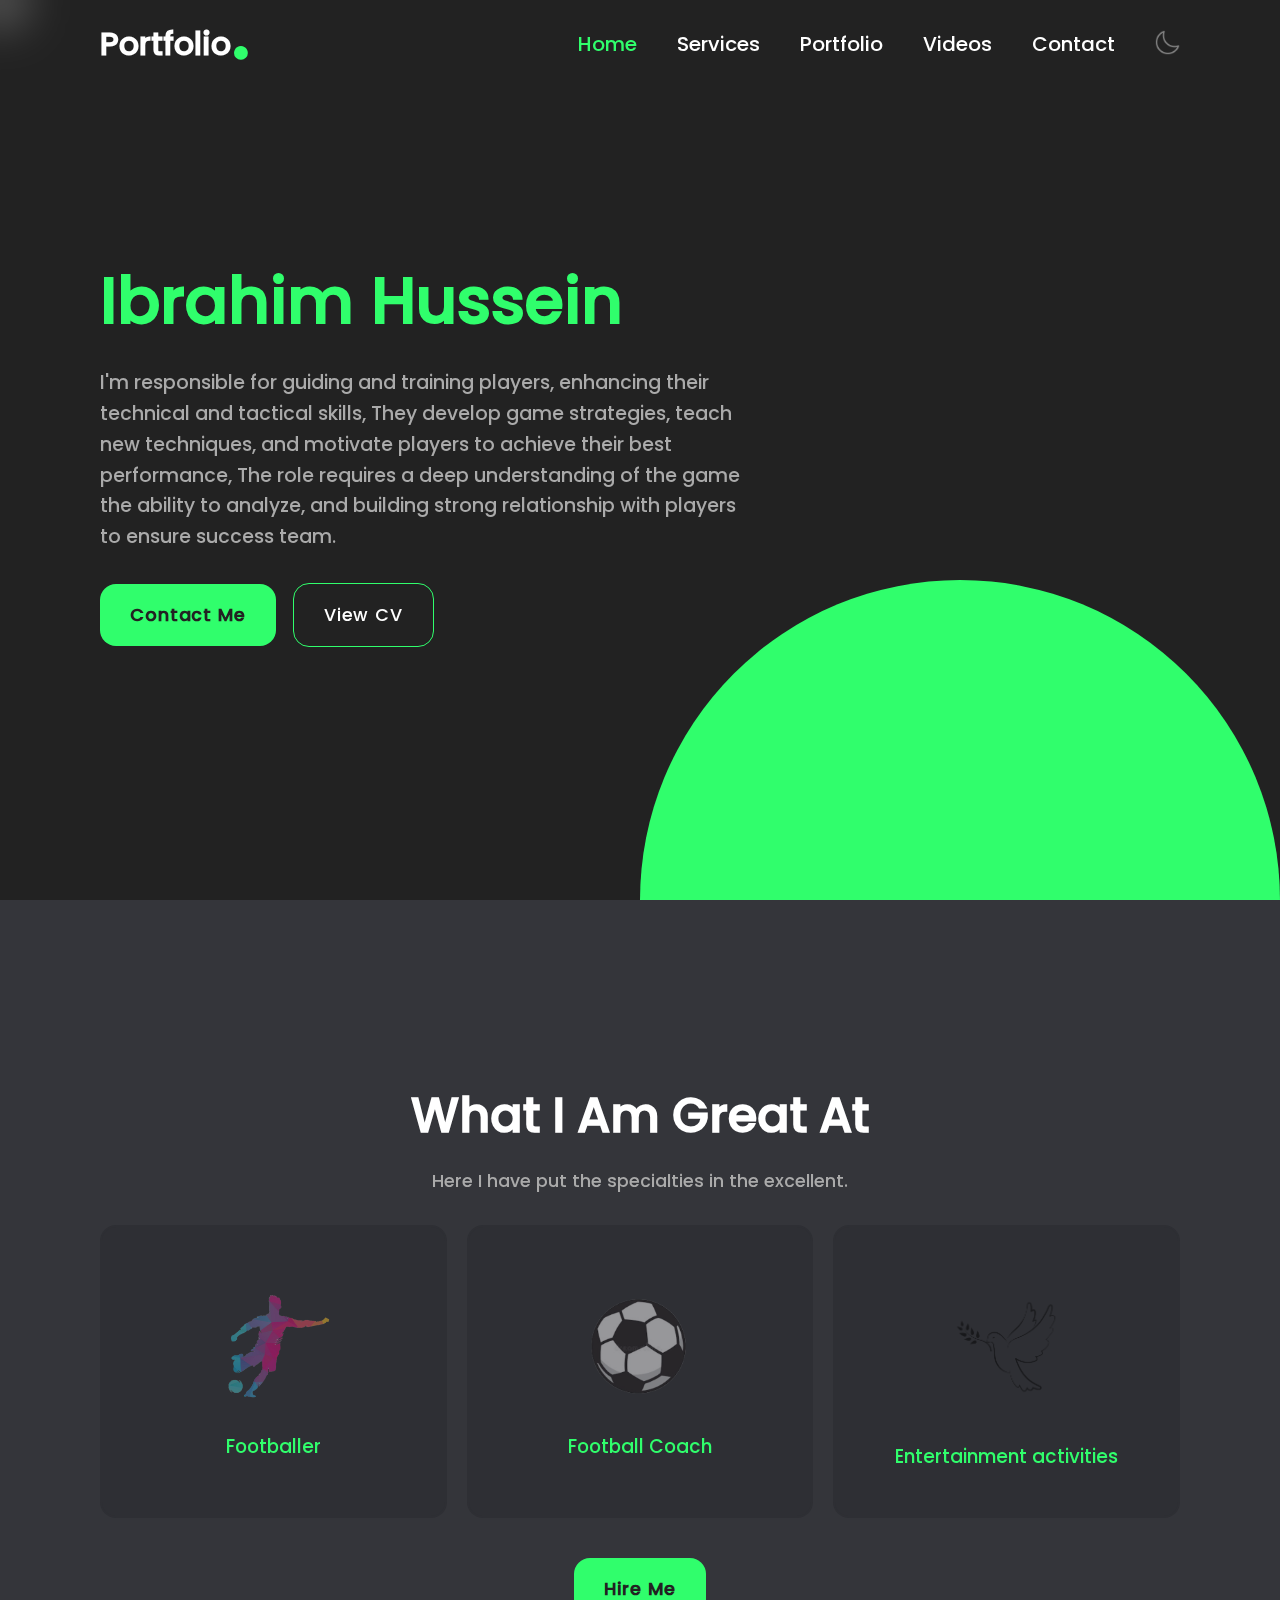
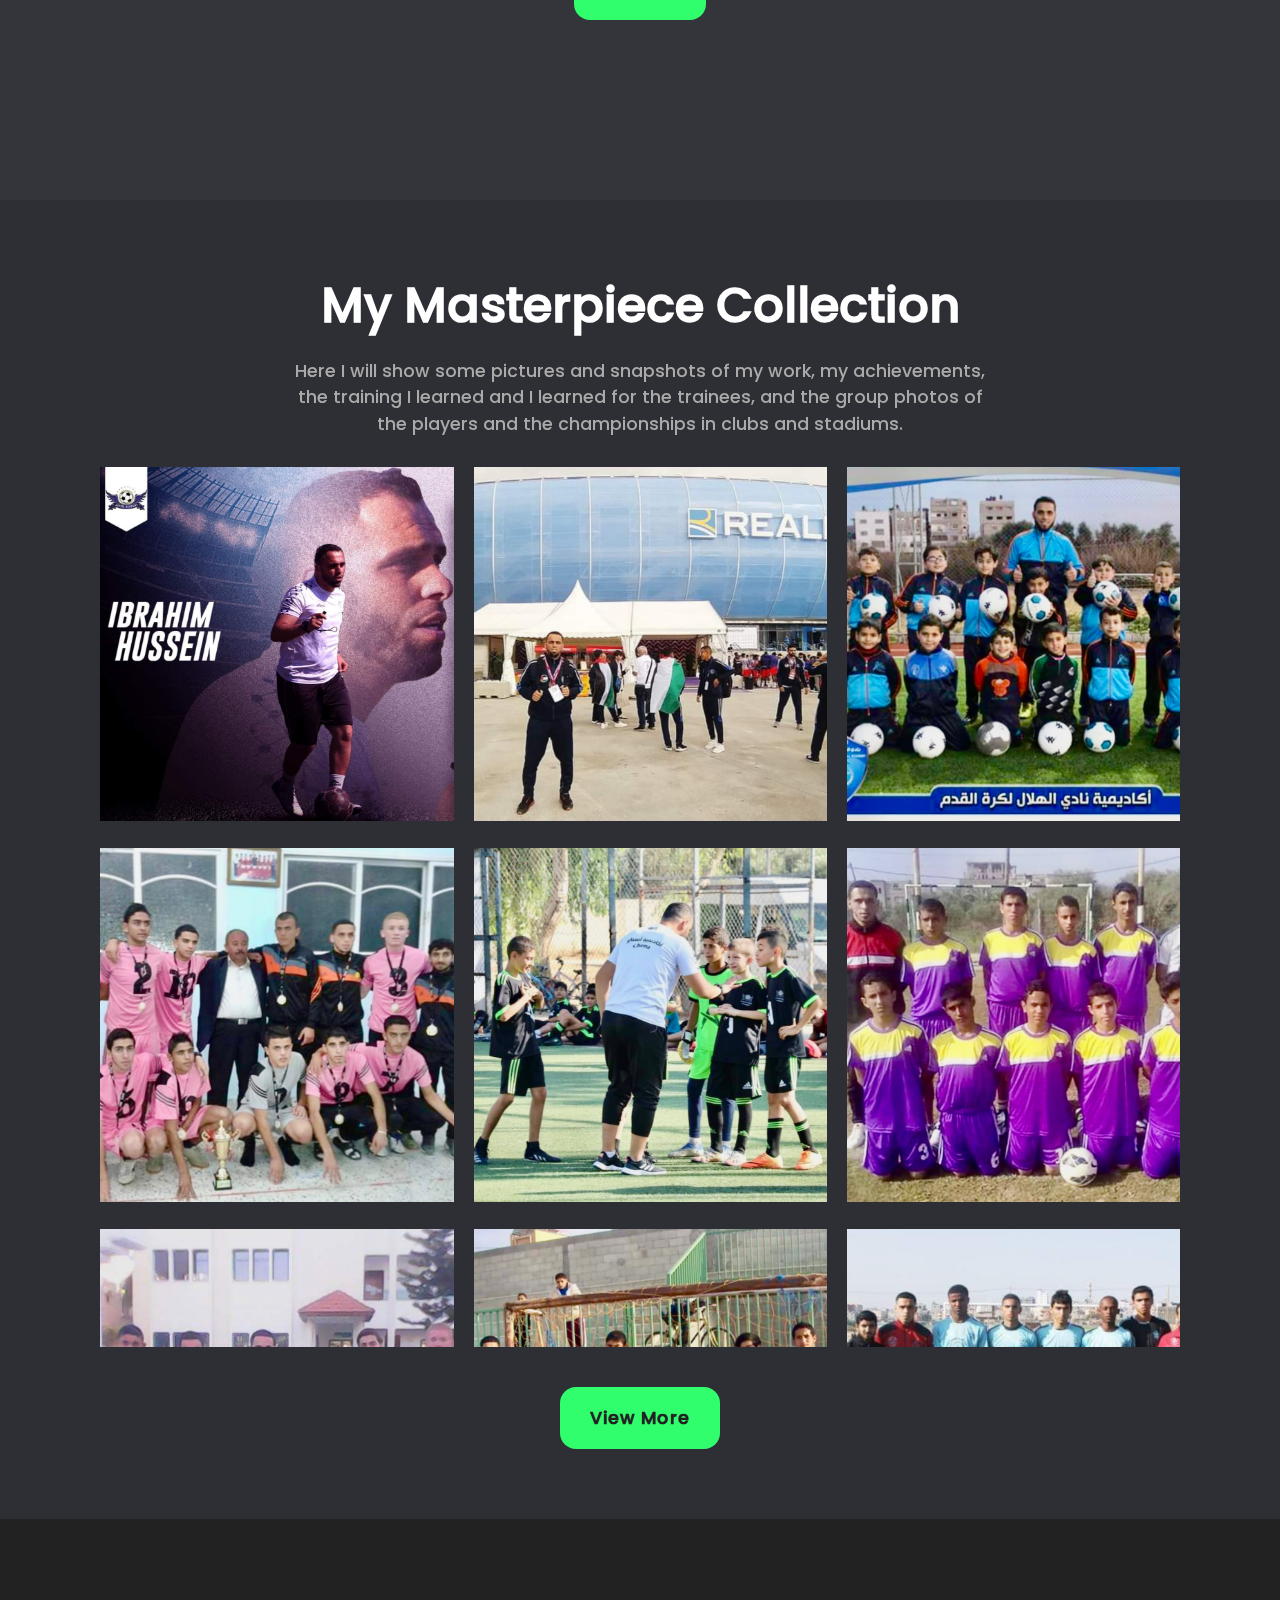
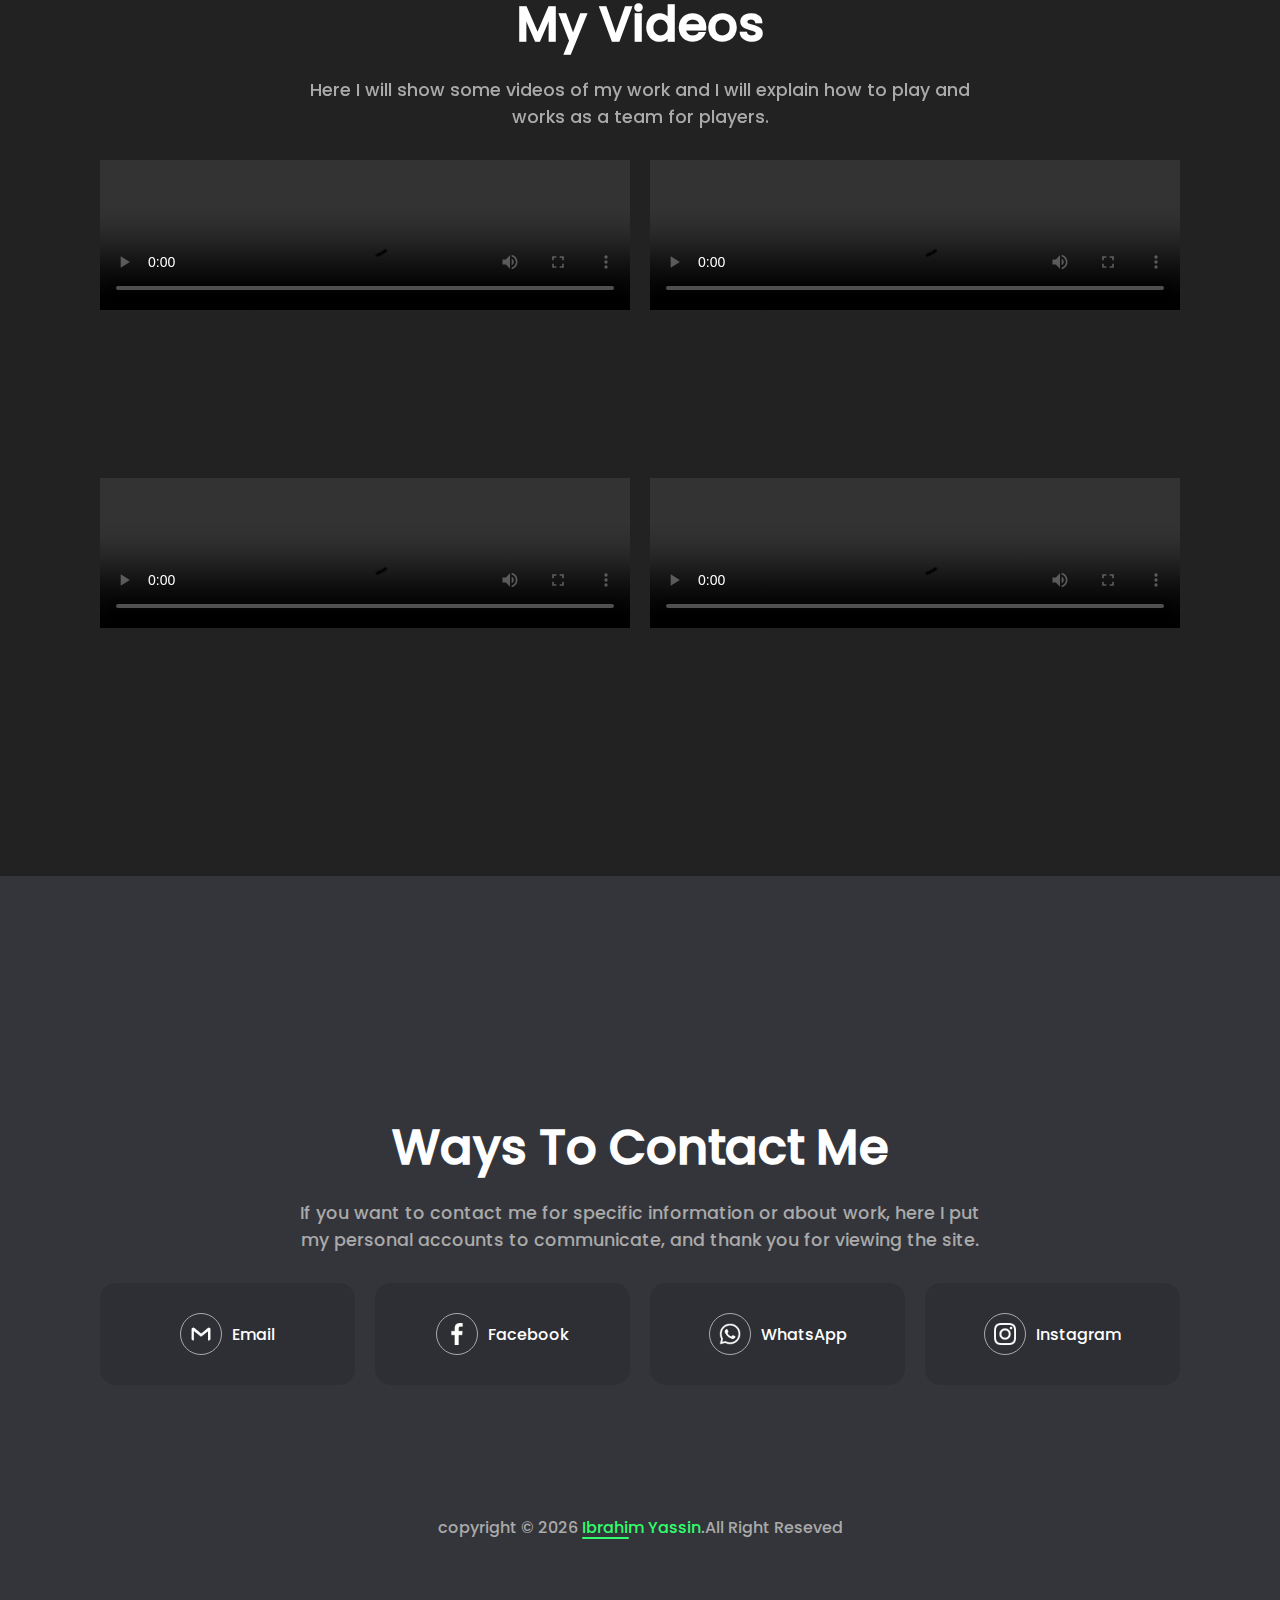
==== index.html @ b3d4330d "Done.." ====
<!DOCTYPE html>
<html lang="en">

<head>
    <meta charset="UTF-8">
    <meta name="viewport" content="width=device-width, initial-scale=1.0">
    <title>My_Portfolio</title>
    <link rel="shortcut icon" href="./Imgs/CV.png" type="image/x-icon">
    <link rel="stylesheet" href="./Style/style.css">
</head>

<body>
    <div class="Cursor"></div>

    <header>
        <a href="#" class="logo">Portfolio <span>●</span></a>
        <div class="menuToggle"></div>
        <ul class="nav">
            <li class="active"><a href="#home">Home</a></li>
            <li><a href="#services">Services</a></li>
            <li><a href="#Portfolio">Portfolio</a></li>
            <li><a href="#videos">Videos</a></li>
            <li><a href="#contact">Contact</a></li>

            <div class="BtnDark_Mode">
                <img src="./Imgs/Dark.PNG">
            </div>
        </ul>
    </header>

    <section id="home">
        <div class="content Animation_Fade">
            <h2>Ibrahim Hussein</h2>
            <p>I'm responsible for guiding and training players, enhancing their technical and tactical skills, They
                develop game strategies, teach new techniques, and motivate players to achieve their best performance,
                The role requires a deep understanding of the game the ability to analyze, and building strong
                relationship with players to ensure success team.</p>
            <div>
                <a href="#contact" class="btn">Contact Me</a>
                <a href="./PDF.html" target="_blank" class="btn" id="CV">View CV</a>

                <!-- <a href="./PDF/Maintenance-certificate.pdf" download class="btn" id="CV">Download CV</a>-->
            </div>
        </div>
        <img src="./Imgs/img11.png" class="My moveImg">
    </section>

    <section id="services">
        <div class="secText Animation_ViewSec">
            <h2>What I Am Great At</h2>
            <p>Here I have put the specialties in the excellent.</p>
        </div>
        <div class="content Animation_ViewSec">
            <div class="servicesBx">
                <img src="./Imgs/Logos/F2.png">
                <h3>Footballer</h3>
            </div>
            <div class="servicesBx">
                <img src="./Imgs/Logos/Coach.png">
                <h3>Football Coach</h3>
            </div>
            <div class="servicesBx">
                <img src="./Imgs/Logos/Play.JPG">
                <h3>Entertainment activities</h3>
            </div>
        </div>
        <div class="center Animation_ViewSec">
            <a href="#services" class="btn">Hire Me</a>
        </div>
    </section>

    <section id="Portfolio">
        <div class="secText Animation_ViewSec">
            <h2>My Masterpiece Collection</h2>
            <p>Here I will show some pictures and snapshots of my work, my achievements, the training I learned and I
                learned for the trainees, and the group photos of the players and the championships in clubs and
                stadiums.</p>
        </div>
        <div class="content Animation_ViewSec">
            <div class="imgBx">
                <img src="./Imgs/Photos/65.JPEG">
            </div>
            <div class="imgBx">
                <img src="./Imgs/Photos/2.JPEG">
            </div>
            <div class="imgBx">
                <img src="./Imgs/Photos/3.JPEG">
            </div>
            <div class="imgBx">
                <img src="./Imgs/Photos/4.JPEG">
            </div>
            <div class="imgBx">
                <img src="./Imgs/Photos/5.JPEG">
            </div>
            <div class="imgBx">
                <img src="./Imgs/Photos/6.JPEG">
            </div>
            <div class="imgBx">
                <img src="./Imgs/Photos/7.JPEG">
            </div>
            <div class="imgBx">
                <img src="./Imgs/Photos/8.JPEG">
            </div>
            <div class="imgBx">
                <img src="./Imgs/Photos/9.JPEG">
            </div>
            <div class="imgBx">
                <img src="./Imgs/Photos/10.JPEG">
            </div>
            <div class="imgBx">
                <img src="./Imgs/Photos/11.JPEG">
            </div>
            <div class="imgBx">
                <img src="./Imgs/Photos/12.JPEG">
            </div>
            <div class="imgBx">
                <img src="./Imgs/Photos/13.JPEG">
            </div>
            <div class="imgBx">
                <img src="./Imgs/Photos/14.JPEG">
            </div>
            <div class="imgBx">
                <img src="./Imgs/Photos/15.JPEG">
            </div>
            <div class="imgBx">
                <img src="./Imgs/Photos/16.JPEG">
            </div>
            <div class="imgBx">
                <img src="./Imgs/Photos/17.JPEG">
            </div>
            <div class="imgBx">
                <img src="./Imgs/Photos/18.JPEG">
            </div>
            <div class="imgBx">
                <img src="./Imgs/Photos/19.JPEG">
            </div>
            <div class="imgBx">
                <img src="./Imgs/Photos/20.JPEG">
            </div>
            <div class="imgBx">
                <img src="./Imgs/Photos/21.JPEG">
            </div>
            <div class="imgBx">
                <img src="./Imgs/Photos/22.JPEG">
            </div>
            <div class="imgBx">
                <img src="./Imgs/Photos/23.JPEG">
            </div>
            <div class="imgBx">
                <img src="./Imgs/Photos/24.JPEG">
            </div>
            <div class="imgBx">
                <img src="./Imgs/Photos/25.JPEG">
            </div>
            <div class="imgBx">
                <img src="./Imgs/Photos/26.JPEG">
            </div>
            <div class="imgBx">
                <img src="./Imgs/Photos/27.JPEG">
            </div>
            <div class="imgBx">
                <img src="./Imgs/Photos/28.JPEG">
            </div>
            <div class="imgBx">
                <img src="./Imgs/Photos/29.JPEG">
            </div>
            <div class="imgBx">
                <img src="./Imgs/Photos/30.JPEG">
            </div>
            <div class="imgBx">
                <img src="./Imgs/Photos/31.JPEG">
            </div>
            <div class="imgBx">
                <img src="./Imgs/Photos/32.JPEG">
            </div>
            <div class="imgBx">
                <img src="./Imgs/Photos/33.JPEG">
            </div>
            <div class="imgBx">
                <img src="./Imgs/Photos/34.JPEG">
            </div>
            <div class="imgBx">
                <img src="./Imgs/Photos/35.JPEG">
            </div>
            <div class="imgBx">
                <img src="./Imgs/Photos/36.JPEG">
            </div>
            <div class="imgBx">
                <img src="./Imgs/Photos/37.JPEG">
            </div>
            <div class="imgBx">
                <img src="./Imgs/Photos/38.JPEG">
            </div>
            <div class="imgBx">
                <img src="./Imgs/Photos/39.JPEG">
            </div>
            <div class="imgBx">
                <img src="./Imgs/Photos/40.JPEG">
            </div>
            <div class="imgBx">
                <img src="./Imgs/Photos/41.jpg">
            </div>
            <div class="imgBx">
                <img src="./Imgs/Photos/42.jpg">
            </div>
            <div class="imgBx">
                <img src="./Imgs/Photos/43.jpg">
            </div>
            <div class="imgBx">
                <img src="./Imgs/Photos/44.jpg">
            </div>
            <div class="imgBx">
                <img src="./Imgs/Photos/45.jpg">
            </div>
            <div class="imgBx">
                <img src="./Imgs/Photos/46.jpg">
            </div>
            <div class="imgBx">
                <img src="./Imgs/Photos/47.jpg">
            </div>
            <div class="imgBx">
                <img src="./Imgs/Photos/48.jpg">
            </div>
            <div class="imgBx">
                <img src="./Imgs/Photos/49.jpg">
            </div>
            <div class="imgBx">
                <img src="./Imgs/Photos/50.jpg">
            </div>
            <div class="imgBx">
                <img src="./Imgs/Photos/51.jpg">
            </div>
            <div class="imgBx">
                <img src="./Imgs/Photos/52.JPEG">
            </div>
            <div class="imgBx">
                <img src="./Imgs/Photos/53.JPEG">
            </div>
            <div class="imgBx">
                <img src="./Imgs/Photos/54.JPEG">
            </div>
            <div class="imgBx">
                <img src="./Imgs/Photos/55.JPEG">
            </div>
            <div class="imgBx">
                <img src="./Imgs/Photos/56.JPEG">
            </div>
            <div class="imgBx">
                <img src="./Imgs/Photos/57.JPEG">
            </div>
            <div class="imgBx">
                <img src="./Imgs/Photos/58.JPEG">
            </div>
            <div class="imgBx">
                <img src="./Imgs/Photos/59.JPEG">
            </div>
            <div class="imgBx">
                <img src="./Imgs/Photos/60.JPEG">
            </div>
            <div class="imgBx">
                <img src="./Imgs/Photos/61.JPEG">
            </div>
            <div class="imgBx">
                <img src="./Imgs/Photos/62.JPEG">
            </div>
            <div class="imgBx">
                <img src="./Imgs/Photos/63.JPEG">
            </div>
            <div class="imgBx">
                <img src="./Imgs/Photos/64.JPEG">
            </div>
            <div class="imgBx">
                <img src="./Imgs/Photos/1.JPEG">
            </div>
            <div class="imgBx">
                <img src="./Imgs/Photos/66.jpg">
            </div>
        </div>
        <div class="center Animation_ViewSec">
            <a href="#Portfolio" class="btn BtnViewPhotos">View More</a>
        </div>
    </section>

    <section id="videos">
        <div class="secText Animation_ViewSec">
            <h2>My Videos</h2>
            <p>Here I will show some videos of my work and I will explain how to play and works as a team for players.
            </p>
        </div>
        <div class="content Animation_ViewSec">
            <div class="vidBox">
                <video src="./Videos/V1.mp4" poster="" loop controls></video>
            </div>
            <div class="vidBox">
                <video src="./Videos/V2.mp4" poster="" loop controls></video>
            </div>
            <div class="vidBox">
                <video src="./Videos/V3.MP4" poster="" loop controls></video>
            </div>
            <div class="vidBox">
                <video src="./Videos/V4.mp4" poster="" loop controls></video>
            </div>
        </div>
    </section>

    <section id="contact">
        <div class="secText Animation_ViewSec">
            <h2>Ways To Contact Me</h2>
            <p>If you want to contact me for specific information or about work, here I put my personal accounts to
                communicate, and thank you for viewing the site.</p>
        </div>
        <div class="content Animation_ViewSec">
            <a href="mailto:afil1992xx@gmail.com">
                <div class="imgContact"><img src="./Imgs/gmail.png"></div>
                Email
            </a>
            <a href="https://www.facebook.com/.ibrahim.hussain.5?mibextid=LQQJ4d">
                <div class="imgContact"><img src="./Imgs/facebook.png"></div>
                Facebook
            </a>
            <a href="https://wa.me/+972598290756">
                <div class="imgContact"><img src="./Imgs/whatsapp.png"></div>
                WhatsApp

            </a>
            <a href="https://www.instagram.com/ibrm_1992">
                <div class="imgContact"><img src="./Imgs/instagram.png"></div>
                Instagram
            </a>
        </div>
        <div class="center Animation_ViewSec">
            <p class="copyrights">copyright &copy; <span id="DateTime">Year Here</span> <a target="_blank"
                    href="https://www.instagram.com/ibrahim.programmer2811">Ibrahim Yassin</a>.All Right Reseved</p>
        </div>
    </section>

    <a href="#home" class="GoHome">
        <svg id="arrow-up-1" xmlns="http://www.w3.org/2000/svg" width="25.686" height="14.688"
            viewBox="0 0 25.686 14.688">
            <path id="Arrow-up-1-2" data-name="Arrow-up-1"
                d="M23,14.678a2.782,2.782,0,0,1-1.906-.734l-8.247-7.8L4.6,13.944a2.809,2.809,0,0,1-3.807,0,2.444,2.444,0,0,1,0-3.6L10.94.747a2.794,2.794,0,0,1,3.8,0L24.9,10.337a2.444,2.444,0,0,1,0,3.6,2.778,2.778,0,0,1-1.9.734"
                fill="#50fff9" />
        </svg>
    </a>


    <script>
        // ToDo: set active attribute in nav links
        let list = document.querySelectorAll('.nav li');
        function active() {
            list.forEach((i) => i.classList.remove('active'));
            this.classList.add('active');
        }
        list.forEach((i) => i.addEventListener('click', active));


        // Menu toggle
        let menuToggle = document.querySelector('.menuToggle');
        let header = document.querySelector('header');
        menuToggle.onclick = function () {
            header.classList.toggle('active');
        }


        // Toggle to Dark mode
        let BtnDark = document.querySelector('.BtnDark_Mode img');
        BtnDark.onclick = function () {
            document.body.classList.toggle('Dark_them');
            if (document.body.classList.contains('Dark_them'))
                BtnDark.src = "./Imgs/Light.PNG";
            else
                BtnDark.src = "./Imgs/Dark.PNG";
        }


        // Btn to view more photos
        let BtnViewPhotos = document.querySelector('.BtnViewPhotos'),
            BoxPhotos = document.querySelector('#Portfolio .content'),
            show = 0;
        BtnViewPhotos.onclick = () => {
            if (show === 0) {
                BoxPhotos.style.height = 'auto';
                BtnViewPhotos.innerHTML = 'View Less';
                show = 1;
            }
            else {
                BoxPhotos.style.height = '55em';
                BtnViewPhotos.innerHTML = 'View More';
                show = 0;
            }
        }


        // Btn to go home
        let GoHome = document.querySelector('.GoHome');
        window.addEventListener('scroll', function () {
            if (window.scrollY > 100) {
                GoHome.style.display = 'inline';
            }
            else {
                GoHome.style.display = 'none';
            }
        })


        // Date Time for year
        let WriteYear = document.getElementById('DateTime').innerText = new Date().getFullYear();


        // Custom Cursor
        let cursor = document.querySelector('.Cursor');
        document.addEventListener('mousemove', e => {
            // console.log(e);
            cursor.setAttribute('style', 'top: ' + (e.pageY + 5) + 'px; left: ' + (e.pageX - 5) + 'px;');
        });

        document.addEventListener('click', () => {
            cursor.classList.add('expand');
            setTimeout(() => cursor.classList.remove('expand'), 500);
        });
    </script>
</body>

</html>
---- Style/style.css ----
* {
    margin: 0;
    padding: 0;
    box-sizing: border-box;
    scroll-behavior: smooth;
    font-family: Poppins, Arial, Helvetica, sans-serif;
}

@font-face {
    font-family: Poppins;
    src: url(/Font/Poppins-Medium.ttf);
}

html::-webkit-scrollbar {
    width: 5px;
}

html::-webkit-scrollbar-thumb {
    background: #4d4c4c;
    border-radius: 2px;
}


.Cursor {
    width: 20px;
    height: 20px;
    position: absolute;
    border: 1px solid var(--white);
    border-radius: 50%;
    transition: 150ms ease-out;
    animation: cursor_Animation 0.5s infinite alternate;
    z-index: 1000;
}

.Cursor::after {
    content: '';
    width: 20px;
    height: 20px;
    position: absolute;
    border-radius: 50%;
    border: 8px solid var(--opc-white);
    opacity: 0.5;
    top: -9px;
    left: -9px;
    animation: cursor_Animation2 0.5s infinite alternate;
}

/* --------------------------------------------------------- */
@keyframes cursor_Animation {
    from {
        transform: scale(1);
    }

    to {
        transform: scale(0.7);
    }
}

@keyframes cursor_Animation2 {
    from {
        transform: scale(1);
    }

    to {
        transform: scale(0.4);
    }
}

.expand {
    animation: cursor_Animation3 0.5s forwards;
    border: 1px solid var(--primary-color);
}

@keyframes cursor_Animation3 {
    0% {
        transform: scale(1);
    }

    50% {
        transform: scale(3);
    }

    100% {
        transform: scale(1);
        opacity: 0;
    }
}

/* --------------------------------------------------------- */

:root {
    --primary-color: #30fe6c;
    --second-color: #222;
    --white: #fff;
    --opc-white: #aaa;
    --opc-second: #2e2f34;
    --Two_Sec: #34353a;
}

.Dark_them {
    --primary-color: #4d4c4c;
    --second-color: #edf2fc;
    --white: #222;
    --opc-white: #383838;
    --opc-second: #d1d2d4;
    --Two_Sec: #dde1eb;
}

header {
    position: fixed;
    top: 0;
    left: 0;
    width: 100%;
    padding: 20px 100px;
    display: flex;
    justify-content: space-between;
    align-items: center;
    z-index: 1000;
    backdrop-filter: blur(20px);
}

header .logo {
    position: relative;
    color: var(--white);
    text-decoration: none;
    font-weight: 700;
    font-size: 2em;
    display: flex;
}

header .logo span {
    color: var(--primary-color);
    position: absolute;
    right: -15%;
    top: 15%;
}

header ul {
    position: relative;
    display: flex;
    gap: 40px;
}

header ul li {
    list-style: none;
}

header ul li a {
    text-decoration: none;
    color: var(--white);
    font-weight: 500;
    font-size: 1.25em;
    transition: 0.5s;
}

header ul li.active a,
header ul li:hover a {
    color: var(--primary-color);
}

.BtnDark_Mode {
    max-width: 25px;
    max-height: 25px;
    cursor: pointer;
}

.BtnDark_Mode img {
    width: 100%;
    height: 100%;
    /* filter: invert(1); */
    filter: contrast(0);
    vertical-align: middle;
}

#home {
    position: relative;
    width: 100%;
    min-height: 100vh;
    background: var(--second-color);
    display: flex;
    justify-content: space-between;
    align-items: center;
    padding: 100px;
}

#home::before {
    content: '';
    position: absolute;
    bottom: 0;
    right: 0;
    background: var(--primary-color);
    width: 50vw;
    height: 25vw;
    border-top-right-radius: 25vw;
    border-top-left-radius: 25vw;
}

#home .content {
    position: relative;
    display: flex;
    flex-direction: column;
    gap: 20px;
    max-width: 650px;
    z-index: 10;
}

#home .content h2 {
    font-size: 4em;
    color: var(--primary-color);
}

#home .content p {
    font-size: 1.2em;
    color: var(--opc-white);
    line-height: 1.6em;
}

.btn {
    display: inline-block;
    position: relative;
    z-index: 100;
    font-size: 1.1em;
    max-width: 200px;
    background: var(--primary-color);
    color: var(--second-color);
    text-align: center;
    padding: 18px 30px;
    text-decoration: none;
    font-weight: 600;
    letter-spacing: 0.05em;
    margin-top: 10px;
    border-radius: 16px;
    transition: 0.5s;
}

#CV {
    border: 1px solid var(--primary-color);
    background: transparent;
    font-weight: 500;
    color: var(--white);
    margin-left: 2%;
}

.btn:hover {
    letter-spacing: 0.08em;
    background: var(--primary-color);
}

#home .My {
    position: absolute;
    bottom: -6em;
    right: 7%;
    max-height: 100vh;
}

#services,
#Portfolio,
#videos,
#contact {
    position: relative;
    background: var(--Two_Sec);
    min-height: 100vh;
    padding: 70px 100px;
    display: flex;
    justify-content: center;
    flex-direction: column;
}

.secText {
    position: relative;
    width: 100%;
    display: flex;
    justify-content: center;
    align-items: center;
    flex-direction: column;
    gap: 1em;
}

.secText h2 {
    font-size: 3em;
    color: var(--white);
}

.secText p {
    max-width: 700px;
    text-align: center;
    color: var(--opc-white);
    font-size: 1.1em;
    line-height: 1.5em;
}

#services .content {
    display: grid;
    grid-template-columns: repeat(3, 1fr);
    grid-gap: 20px;
    margin: 30px 0;
}

#services .content .servicesBx {
    background: var(--opc-second);
    padding: 45px 15px;
    display: flex;
    justify-content: center;
    align-items: center;
    gap: 20px;
    flex-direction: column;
    border: 2px solid var(--opc-second);
    border-radius: 16px;
    transition: 0.3s;
}

#services .content .servicesBx:hover {
    border: 1px solid var(--primary-color);
}

#services .content .servicesBx img {
    max-width: 130px;
    /* filter: invert(1); */
    opacity: 0.5;
}

#services .content .servicesBx:last-child img {
    mix-blend-mode: multiply;
    max-width: 150px;
}

#services .content .servicesBx:hover img {
    opacity: 1;
}

#services .content .servicesBx h3 {
    color: var(--primary-color);
    font-weight: 500;
}

.center {
    width: 100%;
    text-align: center;
}

#Portfolio {
    background: var(--opc-second);
    text-align: center;
}

#Portfolio .content {
    display: grid;
    grid-template-columns: repeat(3, 1fr);
    grid-gap: 20px;
    margin: 30px 0;

    height: 55em;
    overflow: hidden;
}

#Portfolio .content .imgBx {
    position: relative;
    aspect-ratio: 1;
}

#Portfolio .content .imgBx img {
    width: 100%;
}

#videos {
    background: var(--second-color);
    text-align: center;
}

#videos .content {
    display: grid;
    grid-template-columns: repeat(2, 1fr);
    grid-gap: 20px;
    margin: 30px 0;
}

#videos .content .vidBox {
    position: relative;
    aspect-ratio: 16/9;
}

#videos .content .vidBox video {
    width: 100%;
}

#contact .content {
    display: grid;
    grid-template-columns: repeat(4, 1fr);
    grid-gap: 20px;
    margin: 30px 0;
}

#contact .content a {
    background: var(--opc-second);
    display: flex;
    padding: 30px 10px;
    gap: 10px;
    justify-content: center;
    align-items: center;
    text-decoration: none;
    font-size: 1em;
    color: var(--white);
    border-radius: 16px;
    transition: 0.5s;
}

#contact .content a:hover {
    background: var(--primary-color);
    color: var(--second-color);
    font-weight: 600;
}

#contact .content a .imgContact {
    padding: 9px;
    display: flex;
    justify-content: center;
    align-items: center;
    position: relative;
    border: 1px solid var(--opc-white);
    border-radius: 50%;
    transition: 0.5s;
}

#contact .content a .imgContact img {
    max-width: 22px;
    filter: invert(1);
}

#contact .content a:hover .imgContact {
    background: var(--second-color);
    border: 1px solid var(--primary-color);
}

.Dark_them #contact .content a .imgContact img {
    filter: invert(0);
}

#contact .copyrights {
    color: var(--opc-white);
    font-size: 1em;
    margin-top: 100px;
}

#contact .copyrights a {
    color: var(--primary-color);
    transition: 0.5s;
    text-decoration: none;
    position: relative;
}

#contact .copyrights a::after {
    content: '';
    position: absolute;
    width: 40%;
    height: 2px;
    background: var(--primary-color);
    left: 0%;
    bottom: 0%;
    border-radius: 10px;
}

#contact .copyrights a:hover:after {
    opacity: 0.2;
}

.GoHome {
    position: fixed;
    bottom: 2rem;
    right: 2rem;
    text-align: center;
    width: 2.75em;
    height: 2.75em;
    padding: 0.7rem;
    background: var(--second-color);
    cursor: pointer;
    transition: 0.5s;
    z-index: 50;
    border-radius: 50%;

    display: none;
}

.GoHome svg {
    width: 15px;
    height: 15px;
}

.GoHome:hover {
    background: var(--opc-second);
}


/* now responsive */
@media (max-width: 900px) {
    header {
        padding: 20px 50px;
    }

    header ul {
        display: none;
    }

    .menuToggle {
        position: relative;
        width: 30px;
        height: 20px;
        display: flex;
        justify-content: center;
        align-items: center;
        cursor: pointer;
    }

    .menuToggle::before {
        content: '';
        position: absolute;
        width: 100%;
        height: 2px;
        background: var(--white);
        transform: translateY(-10px);
        transition: 0.5s;
        box-shadow: 0 10px var(--white);
    }

    .menuToggle::after {
        content: '';
        position: absolute;
        width: 100%;
        height: 2px;
        background: var(--white);
        border-radius: 20px;
        transform: translateY(10px);
        transition: 0.5s;
    }

    header.active .menuToggle::before {
        transform: translateY(0px) rotate(45deg);
        box-shadow: 0 0 var(--white);
    }

    header.active .menuToggle::after {
        transform: translateY(0px) rotate(315deg);
    }

    header.active ul {
        position: fixed;
        width: 100%;
        height: calc(100vh - 83px);
        left: 0;
        top: 83px;
        display: flex;
        background: rgb(50, 50, 50, 0.95);
        justify-content: center;
        align-items: center;
        flex-direction: column;
        z-index: 1000;
        gap: 20px;
    }

    header.active ul li a {
        font-size: 2em;
    }

    #home {
        padding: 150px 50px;
        flex-direction: column;
        padding-bottom: 0;
    }

    #home .content {
        padding: 0 0 14em 0;
    }

    #home .content h2 {
        font-size: 4em;
    }

    .btn {
        max-width: 160px;
        padding: 10px 20px;
    }

    #CV {
        max-width: 180px;
    }

    #home .My {
        position: absolute;
        height: 50vw;
        right: 5%;
    }

    .secText h2 {
        font-size: 2em;
        text-align: center;
    }

    #services,
    #Portfolio,
    #videos,
    #contact {
        padding: 80px 50px 50px;
    }

    #services .content,
    #Portfolio .content,
    #contact .content {
        grid-template-columns: repeat(2, 1fr);
    }
}

@media (max-width: 700px) {
    #home .content {
        padding: 0 0 17em 0;
    }

    #home .content h2 {
        font-size: 2.5em;
    }

    .btn {
        max-width: 165px;
    }

    #home::before {
        width: 65vw;
        height: 35vw;
        border-top-right-radius: 80vw;
        border-top-left-radius: 80vw;
    }

    #home .My {
        height: 60vw;
        right: 8%;
    }

    #services .content,
    #Portfolio .content,
    #videos .content,
    #contact .content {
        grid-template-columns: repeat(1, 1fr);
    }

    #contact .content a {
        height: 80px;
        grid-gap: 15px;
        font-size: 1em;
    }
}


/* Animation */
.Animation_Fade {
    animation: animate_fade 2.5s both linear;
}

@keyframes animate_fade {
    0% {
        opacity: 0;
    }

    100% {
        opacity: 1;
    }
}

.moveImg {
    animation: Animation_MoveImg 3s both linear 1.2s infinite;
}

@keyframes Animation_MoveImg {
    0% {
        transform: translateY(0);
    }

    50% {
        transform: translateY(8px);
    }

    100% {
        transform: translateY(0);
    }
}

.Animation_ViewSec {
    animation: appear linear;
    animation-timeline: view();
    animation-range: entry 0;
}

@keyframes appear {
    from {
        opacity: 0;
        scale: 0.5;
    }

    to {
        opacity: 1;
        scale: 1;
    }
}
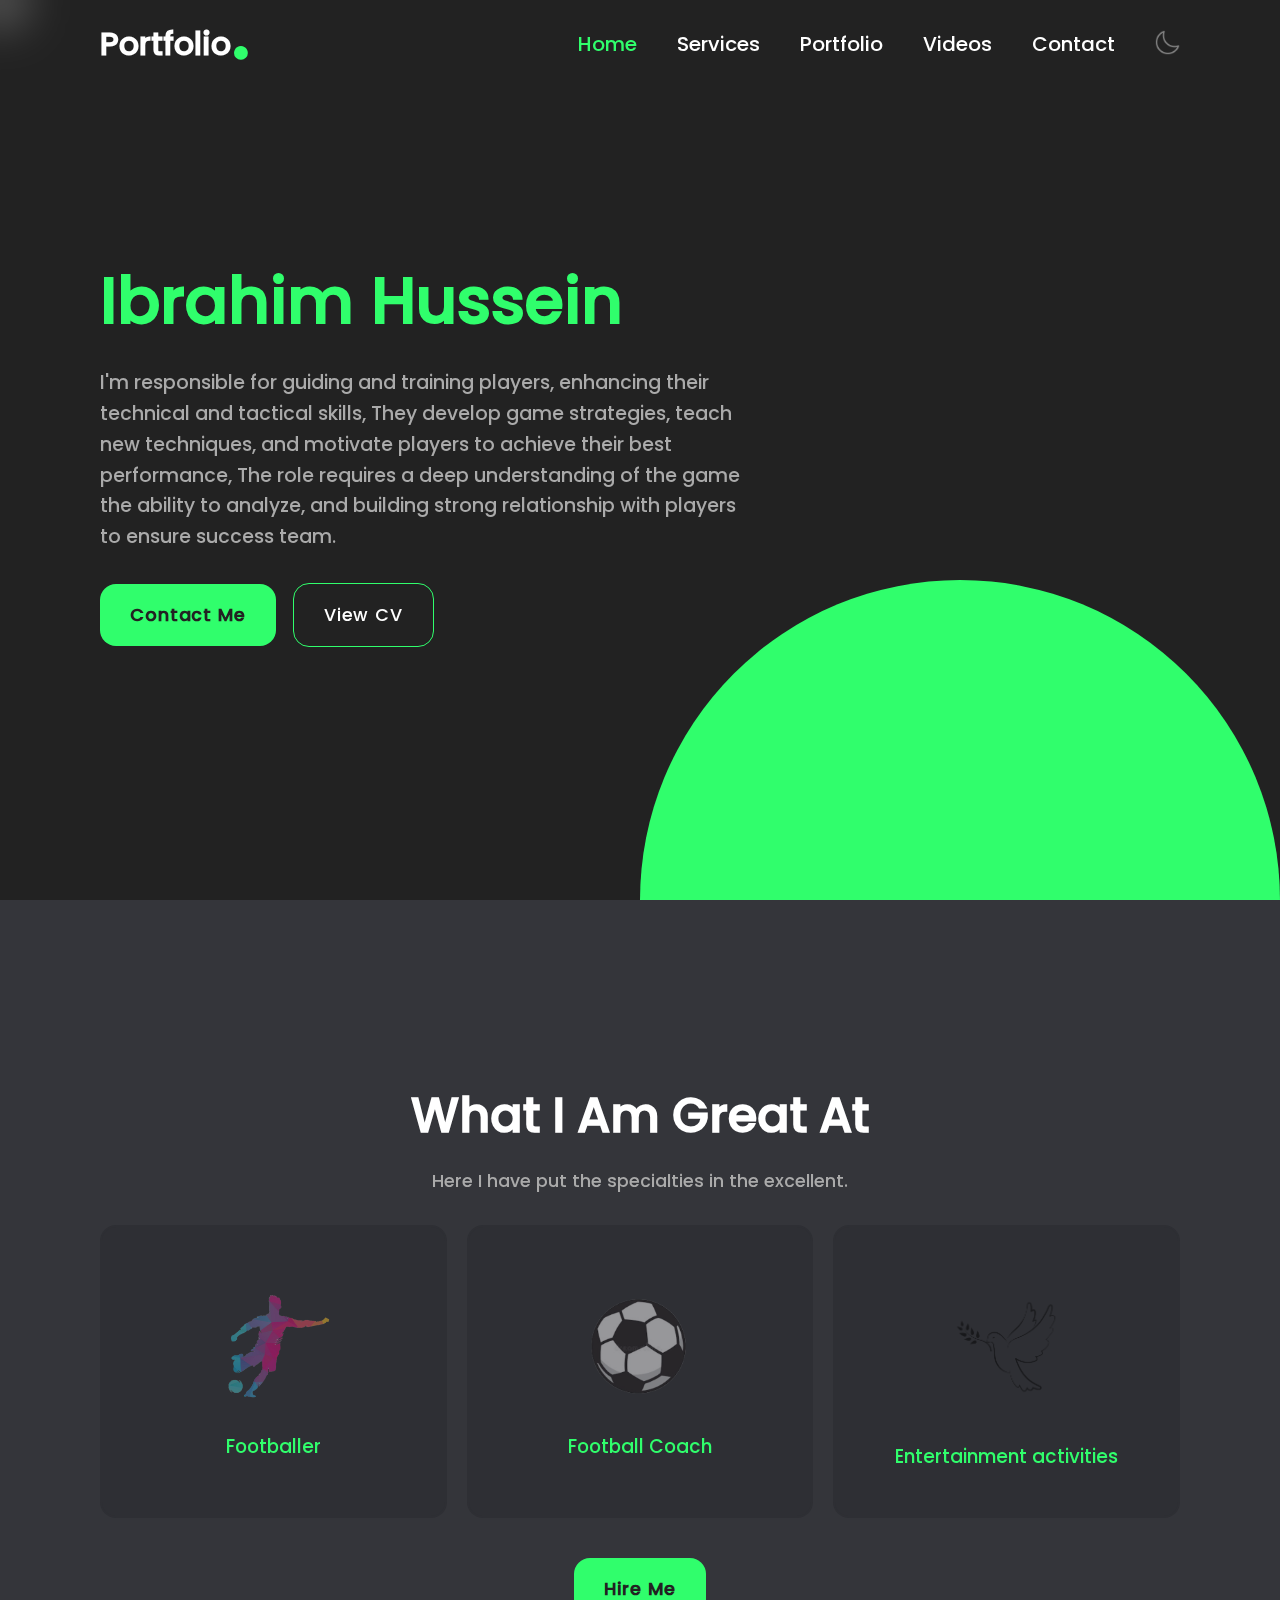
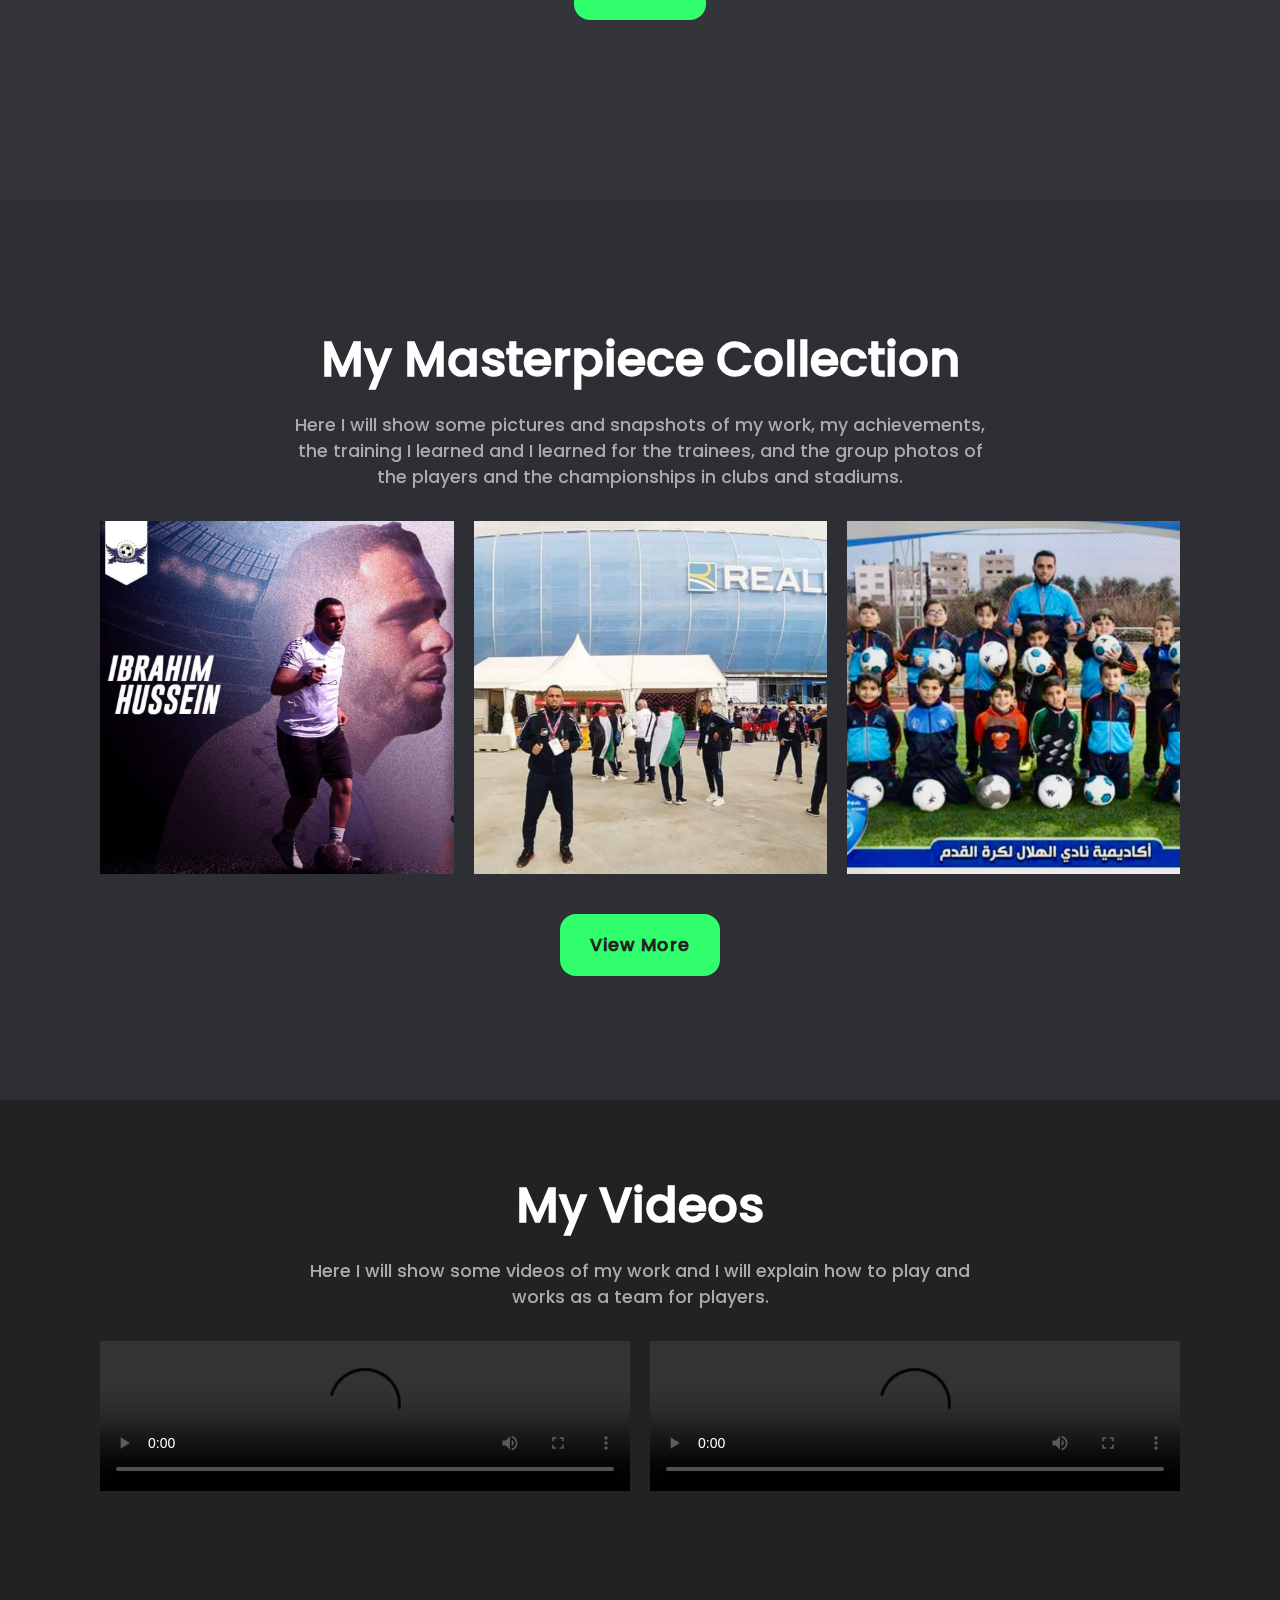
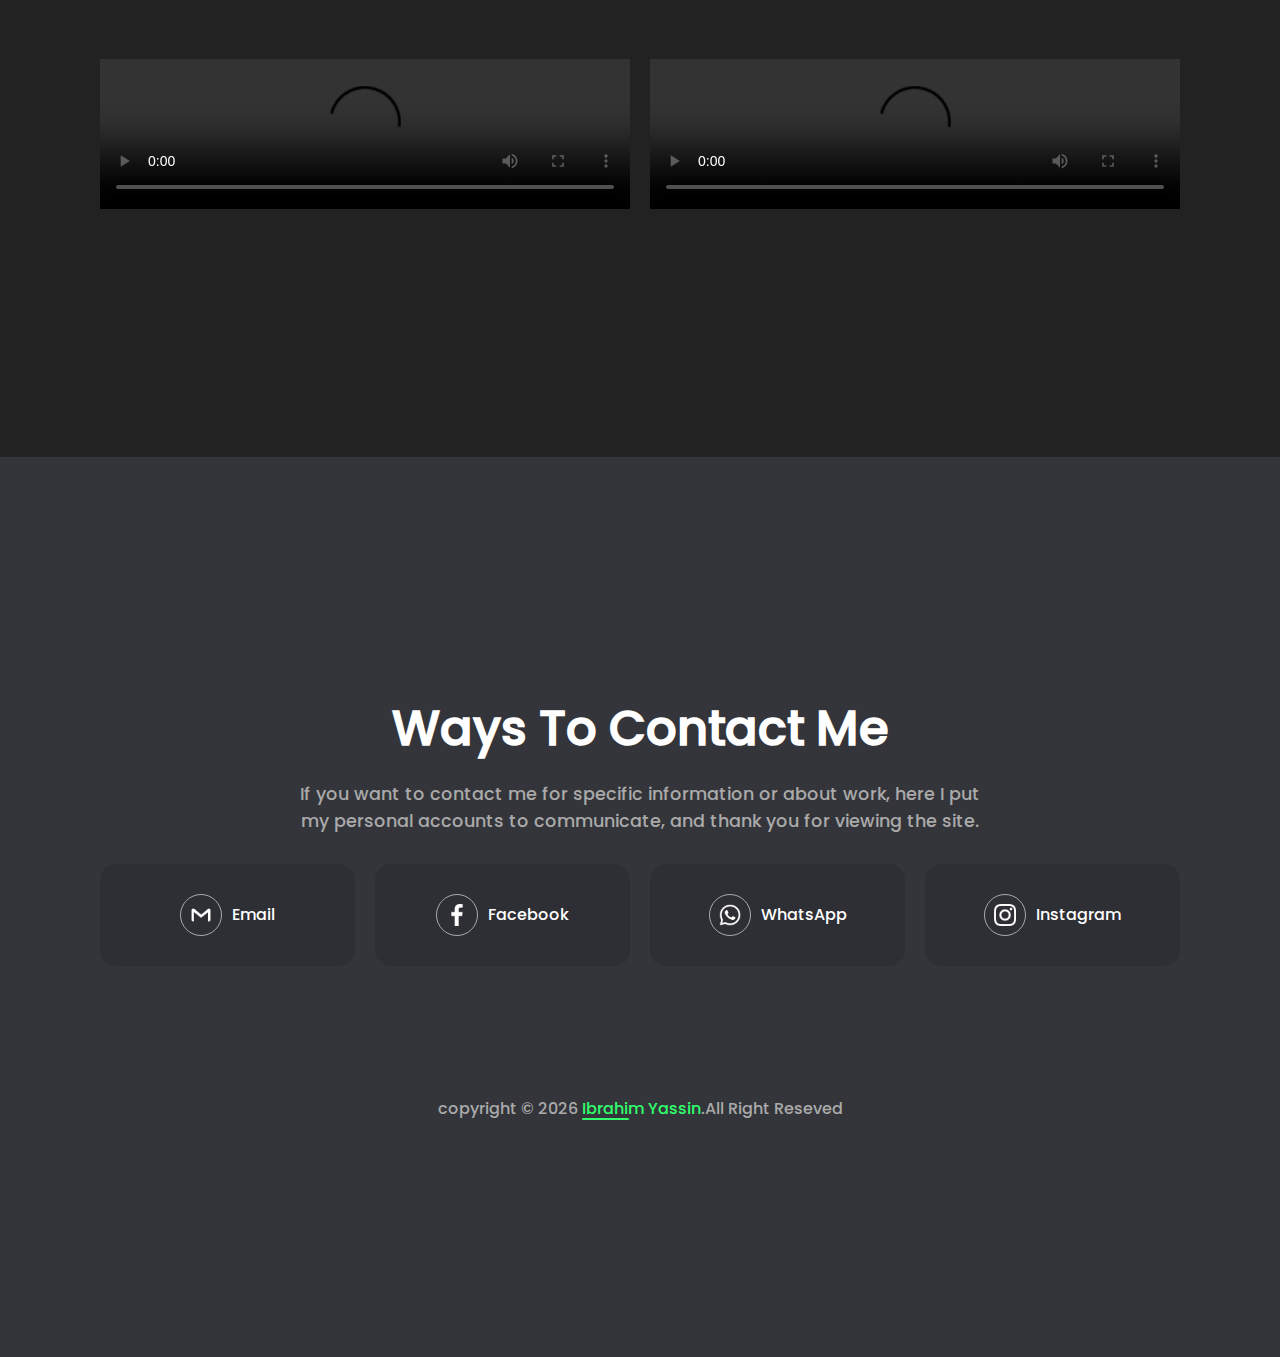
==== commit 28c0f447: "Done..." ====
--- a/index.html
+++ b/index.html
@@ -86,196 +86,9 @@
             <div class="imgBx">
                 <img src="./Imgs/Photos/3.JPEG">
             </div>
-            <div class="imgBx">
-                <img src="./Imgs/Photos/4.JPEG">
-            </div>
-            <div class="imgBx">
-                <img src="./Imgs/Photos/5.JPEG">
-            </div>
-            <div class="imgBx">
-                <img src="./Imgs/Photos/6.JPEG">
-            </div>
-            <div class="imgBx">
-                <img src="./Imgs/Photos/7.JPEG">
-            </div>
-            <div class="imgBx">
-                <img src="./Imgs/Photos/8.JPEG">
-            </div>
-            <div class="imgBx">
-                <img src="./Imgs/Photos/9.JPEG">
-            </div>
-            <div class="imgBx">
-                <img src="./Imgs/Photos/10.JPEG">
-            </div>
-            <div class="imgBx">
-                <img src="./Imgs/Photos/11.JPEG">
-            </div>
-            <div class="imgBx">
-                <img src="./Imgs/Photos/12.JPEG">
-            </div>
-            <div class="imgBx">
-                <img src="./Imgs/Photos/13.JPEG">
-            </div>
-            <div class="imgBx">
-                <img src="./Imgs/Photos/14.JPEG">
-            </div>
-            <div class="imgBx">
-                <img src="./Imgs/Photos/15.JPEG">
-            </div>
-            <div class="imgBx">
-                <img src="./Imgs/Photos/16.JPEG">
-            </div>
-            <div class="imgBx">
-                <img src="./Imgs/Photos/17.JPEG">
-            </div>
-            <div class="imgBx">
-                <img src="./Imgs/Photos/18.JPEG">
-            </div>
-            <div class="imgBx">
-                <img src="./Imgs/Photos/19.JPEG">
-            </div>
-            <div class="imgBx">
-                <img src="./Imgs/Photos/20.JPEG">
-            </div>
-            <div class="imgBx">
-                <img src="./Imgs/Photos/21.JPEG">
-            </div>
-            <div class="imgBx">
-                <img src="./Imgs/Photos/22.JPEG">
-            </div>
-            <div class="imgBx">
-                <img src="./Imgs/Photos/23.JPEG">
-            </div>
-            <div class="imgBx">
-                <img src="./Imgs/Photos/24.JPEG">
-            </div>
-            <div class="imgBx">
-                <img src="./Imgs/Photos/25.JPEG">
-            </div>
-            <div class="imgBx">
-                <img src="./Imgs/Photos/26.JPEG">
-            </div>
-            <div class="imgBx">
-                <img src="./Imgs/Photos/27.JPEG">
-            </div>
-            <div class="imgBx">
-                <img src="./Imgs/Photos/28.JPEG">
-            </div>
-            <div class="imgBx">
-                <img src="./Imgs/Photos/29.JPEG">
-            </div>
-            <div class="imgBx">
-                <img src="./Imgs/Photos/30.JPEG">
-            </div>
-            <div class="imgBx">
-                <img src="./Imgs/Photos/31.JPEG">
-            </div>
-            <div class="imgBx">
-                <img src="./Imgs/Photos/32.JPEG">
-            </div>
-            <div class="imgBx">
-                <img src="./Imgs/Photos/33.JPEG">
-            </div>
-            <div class="imgBx">
-                <img src="./Imgs/Photos/34.JPEG">
-            </div>
-            <div class="imgBx">
-                <img src="./Imgs/Photos/35.JPEG">
-            </div>
-            <div class="imgBx">
-                <img src="./Imgs/Photos/36.JPEG">
-            </div>
-            <div class="imgBx">
-                <img src="./Imgs/Photos/37.JPEG">
-            </div>
-            <div class="imgBx">
-                <img src="./Imgs/Photos/38.JPEG">
-            </div>
-            <div class="imgBx">
-                <img src="./Imgs/Photos/39.JPEG">
-            </div>
-            <div class="imgBx">
-                <img src="./Imgs/Photos/40.JPEG">
-            </div>
-            <div class="imgBx">
-                <img src="./Imgs/Photos/41.jpg">
-            </div>
-            <div class="imgBx">
-                <img src="./Imgs/Photos/42.jpg">
-            </div>
-            <div class="imgBx">
-                <img src="./Imgs/Photos/43.jpg">
-            </div>
-            <div class="imgBx">
-                <img src="./Imgs/Photos/44.jpg">
-            </div>
-            <div class="imgBx">
-                <img src="./Imgs/Photos/45.jpg">
-            </div>
-            <div class="imgBx">
-                <img src="./Imgs/Photos/46.jpg">
-            </div>
-            <div class="imgBx">
-                <img src="./Imgs/Photos/47.jpg">
-            </div>
-            <div class="imgBx">
-                <img src="./Imgs/Photos/48.jpg">
-            </div>
-            <div class="imgBx">
-                <img src="./Imgs/Photos/49.jpg">
-            </div>
-            <div class="imgBx">
-                <img src="./Imgs/Photos/50.jpg">
-            </div>
-            <div class="imgBx">
-                <img src="./Imgs/Photos/51.jpg">
-            </div>
-            <div class="imgBx">
-                <img src="./Imgs/Photos/52.JPEG">
-            </div>
-            <div class="imgBx">
-                <img src="./Imgs/Photos/53.JPEG">
-            </div>
-            <div class="imgBx">
-                <img src="./Imgs/Photos/54.JPEG">
-            </div>
-            <div class="imgBx">
-                <img src="./Imgs/Photos/55.JPEG">
-            </div>
-            <div class="imgBx">
-                <img src="./Imgs/Photos/56.JPEG">
-            </div>
-            <div class="imgBx">
-                <img src="./Imgs/Photos/57.JPEG">
-            </div>
-            <div class="imgBx">
-                <img src="./Imgs/Photos/58.JPEG">
-            </div>
-            <div class="imgBx">
-                <img src="./Imgs/Photos/59.JPEG">
-            </div>
-            <div class="imgBx">
-                <img src="./Imgs/Photos/60.JPEG">
-            </div>
-            <div class="imgBx">
-                <img src="./Imgs/Photos/61.JPEG">
-            </div>
-            <div class="imgBx">
-                <img src="./Imgs/Photos/62.JPEG">
-            </div>
-            <div class="imgBx">
-                <img src="./Imgs/Photos/63.JPEG">
-            </div>
-            <div class="imgBx">
-                <img src="./Imgs/Photos/64.JPEG">
-            </div>
-            <div class="imgBx">
-                <img src="./Imgs/Photos/1.JPEG">
-            </div>
-            <div class="imgBx">
-                <img src="./Imgs/Photos/66.jpg">
-            </div>
-        </div>
+            <!-- Load more photos by js -->
+        </div>
+
         <div class="center Animation_ViewSec">
             <a href="#Portfolio" class="btn BtnViewPhotos">View More</a>
         </div>
@@ -373,22 +186,44 @@
         }
 
 
-        // Btn to view more photos
-        let BtnViewPhotos = document.querySelector('.BtnViewPhotos'),
-            BoxPhotos = document.querySelector('#Portfolio .content'),
-            show = 0;
-        BtnViewPhotos.onclick = () => {
-            if (show === 0) {
-                BoxPhotos.style.height = 'auto';
-                BtnViewPhotos.innerHTML = 'View Less';
-                show = 1;
-            }
-            else {
-                BoxPhotos.style.height = '55em';
-                BtnViewPhotos.innerHTML = 'View More';
-                show = 0;
-            }
-        }
+        const images =
+            ['./Imgs/Photos/3.JPEG', './Imgs/Photos/4.JPEG', './Imgs/Photos/5.JPEG', './Imgs/Photos/6.JPEG', './Imgs/Photos/7.JPEG', './Imgs/Photos/8.JPEG', './Imgs/Photos/9.JPEG', './Imgs/Photos/10.JPEG', './Imgs/Photos/11.JPEG', './Imgs/Photos/12.JPEG', './Imgs/Photos/13.JPEG', './Imgs/Photos/14.JPEG', './Imgs/Photos/15.JPEG', './Imgs/Photos/16.JPEG', './Imgs/Photos/17.JPEG', './Imgs/Photos/18.JPEG', './Imgs/Photos/19.JPEG', './Imgs/Photos/20.JPEG', './Imgs/Photos/21.JPEG', './Imgs/Photos/22.JPEG', './Imgs/Photos/23.JPEG', './Imgs/Photos/24.JPEG', './Imgs/Photos/25.JPEG', './Imgs/Photos/26.JPEG', './Imgs/Photos/27.JPEG', './Imgs/Photos/28.JPEG', './Imgs/Photos/29.JPEG', './Imgs/Photos/30.JPEG', './Imgs/Photos/31.JPEG', './Imgs/Photos/32.JPEG', './Imgs/Photos/34.JPEG', './Imgs/Photos/35.JPEG', './Imgs/Photos/36.JPEG', './Imgs/Photos/37.JPEG', './Imgs/Photos/38.JPEG', './Imgs/Photos/39.JPEG', './Imgs/Photos/40.JPEG', './Imgs/Photos/41.JPG', './Imgs/Photos/42.JPG', './Imgs/Photos/43.JPG', './Imgs/Photos/44.JPG', './Imgs/Photos/45.JPG', './Imgs/Photos/46.JPG', './Imgs/Photos/47.JPG', './Imgs/Photos/48.JPG', './Imgs/Photos/49.JPG', './Imgs/Photos/50.JPG', './Imgs/Photos/51.JPG', './Imgs/Photos/52.JPEG', './Imgs/Photos/53.JPEG', './Imgs/Photos/54.JPEG', './Imgs/Photos/55.JPEG', './Imgs/Photos/56.JPEG', './Imgs/Photos/57.JPEG', './Imgs/Photos/58.JPEG', './Imgs/Photos/59.JPEG', './Imgs/Photos/60.JPEG', './Imgs/Photos/61.JPEG', './Imgs/Photos/62.JPEG', './Imgs/Photos/63.JPEG', './Imgs/Photos/64.JPEG', './Imgs/Photos/65.JPEG', './Imgs/Photos/66.jpg'];
+
+        const currentIndex = 0,
+            imagesPerLoad = 6,
+            imageSection = document.querySelector('#Portfolio .content'),
+            loadMoreBtn = document.querySelector('.BtnViewPhotos');
+
+        function loadImages() {
+            if (currentIndex < images.length) {
+                for (let i = 0; i < imagesPerLoad; i++) {
+
+                    if (currentIndex >= images.length) break;
+
+                    const div = document.createElement('div');
+                    div.classList.add('imgBx')
+                    const img = document.createElement('img');
+                    img.style.width = '100%';
+                    img.src = images[currentIndex];
+                    div.appendChild(img);
+                    imageSection.appendChild(div);
+                    currentIndex++;
+                }
+            }
+
+            if (currentIndex >= images.length) {
+                loadMoreBtn.textContent = 'View less';
+                loadMoreBtn.onclick = resetImages;
+            }
+        }
+
+        function resetImages() {
+            imageSection.innerHTML = '';
+            currentIndex = 0;
+            loadMoreBtn.textContent = 'View More';
+            loadMoreBtn.onclick = loadImages;
+        }
+        loadMoreBtn.onclick = loadImages;
 
 
         // Btn to go home
--- a/Style/style.css
+++ b/Style/style.css
@@ -349,7 +349,7 @@
     grid-gap: 20px;
     margin: 30px 0;
 
-    height: 55em;
+    /* height: 55em; */
     overflow: hidden;
 }
 
